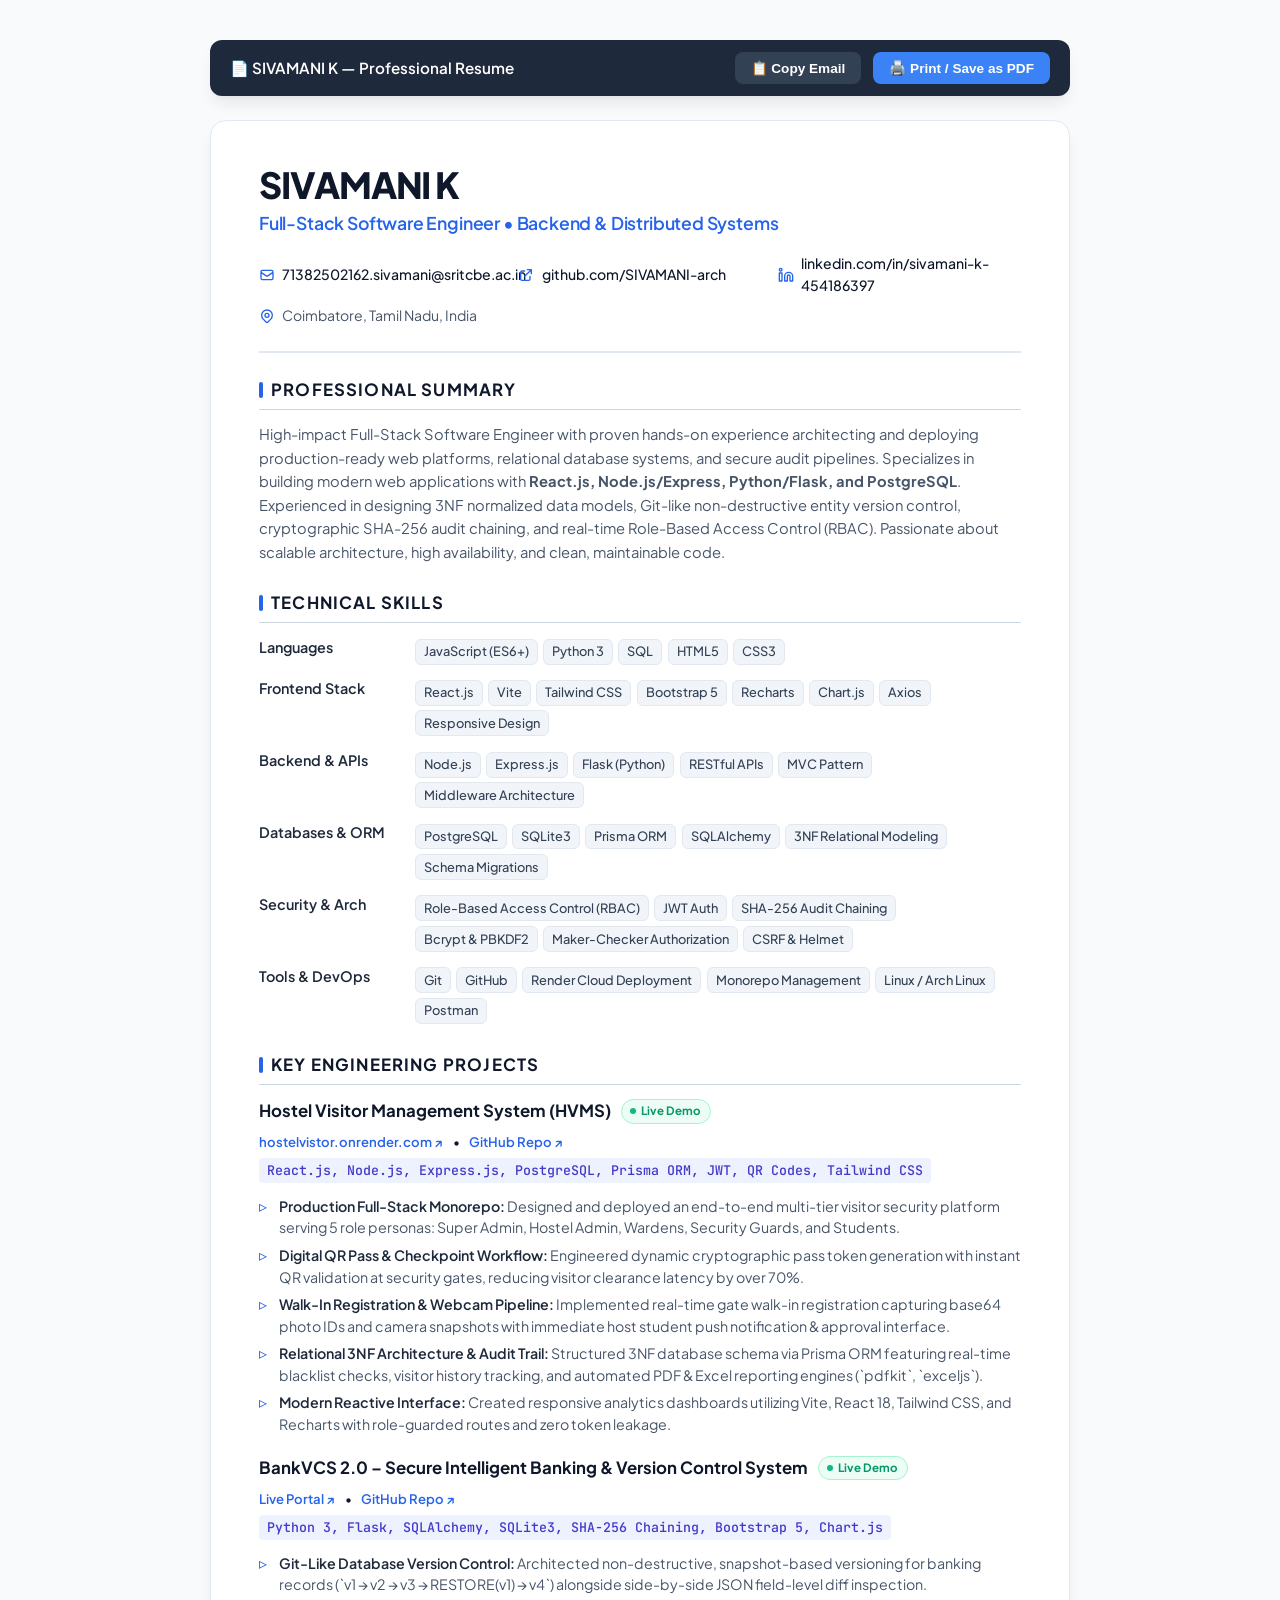
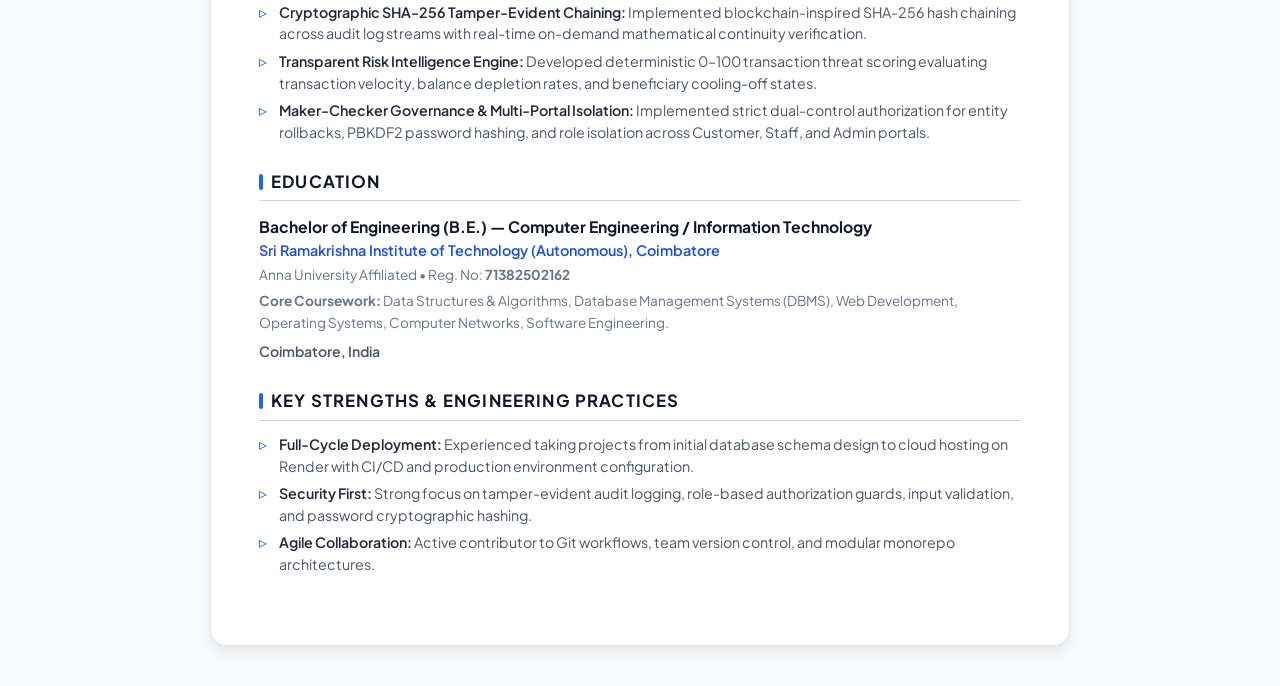
==== resume/index.html @ d6db582a "feat: initial commit - Sivamani K Portfolio and Resume Suite" ====
<!DOCTYPE html>
<html lang="en">
<head>
  <meta charset="UTF-8">
  <meta name="viewport" content="width=device-width, initial-scale=1.0">
  <title>Sivamani K - Professional Resume</title>
  <link rel="preconnect" href="https://fonts.googleapis.com">
  <link rel="preconnect" href="https://fonts.gstatic.com" crossorigin>
  <link href="https://fonts.googleapis.com/css2?family=Plus+Jakarta+Sans:wght@300;400;500;600;700;800&family=JetBrains+Mono:wght@400;500&display=swap" rel="stylesheet">
  <style>
    :root {
      --bg: #f8fafc;
      --card-bg: #ffffff;
      --text-main: #0f172a;
      --text-muted: #475569;
      --text-light: #64748b;
      --border: #e2e8f0;
      --primary: #2563eb;
      --primary-dark: #1d4ed8;
      --primary-light: #eff6ff;
      --accent: #0284c7;
      --tag-bg: #f1f5f9;
      --tag-text: #334155;
      --shadow: 0 4px 6px -1px rgba(0, 0, 0, 0.05), 0 2px 4px -2px rgba(0, 0, 0, 0.05);
      --shadow-lg: 0 10px 15px -3px rgba(0, 0, 0, 0.08), 0 4px 6px -4px rgba(0, 0, 0, 0.04);
    }

    * {
      box-sizing: border-box;
      margin: 0;
      padding: 0;
    }

    body {
      font-family: 'Plus Jakarta Sans', -apple-system, BlinkMacSystemFont, "Segoe UI", Roboto, sans-serif;
      background-color: var(--bg);
      color: var(--text-main);
      line-height: 1.55;
      padding: 2.5rem 1rem;
      -webkit-font-smoothing: antialiased;
    }

    /* Floating Action Bar */
    .action-bar {
      max-width: 860px;
      margin: 0 auto 1.5rem auto;
      display: flex;
      justify-content: space-between;
      align-items: center;
      background: #1e293b;
      color: #fff;
      padding: 0.75rem 1.25rem;
      border-radius: 12px;
      box-shadow: var(--shadow-lg);
    }

    .action-title {
      font-size: 0.95rem;
      font-weight: 600;
      display: flex;
      align-items: center;
      gap: 0.5rem;
    }

    .action-btn-group {
      display: flex;
      gap: 0.75rem;
    }

    .btn {
      display: inline-flex;
      align-items: center;
      gap: 0.4rem;
      background: #3b82f6;
      color: #fff;
      padding: 0.5rem 1rem;
      border-radius: 8px;
      font-size: 0.85rem;
      font-weight: 600;
      text-decoration: none;
      border: none;
      cursor: pointer;
      transition: all 0.2s ease;
    }

    .btn:hover {
      background: #2563eb;
      transform: translateY(-1px);
    }

    .btn-secondary {
      background: #334155;
    }

    .btn-secondary:hover {
      background: #475569;
    }

    /* Resume Container (A4 Proportions) */
    .resume-container {
      max-width: 860px;
      margin: 0 auto;
      background: var(--card-bg);
      border-radius: 16px;
      padding: 2.75rem 3rem;
      box-shadow: var(--shadow-lg);
      border: 1px solid var(--border);
      position: relative;
    }

    /* Header Section */
    .header {
      border-bottom: 2px solid #e2e8f0;
      padding-bottom: 1.5rem;
      margin-bottom: 1.5rem;
    }

    .name-title-row {
      display: flex;
      justify-content: space-between;
      align-items: flex-start;
      flex-wrap: wrap;
      gap: 1rem;
    }

    h1.name {
      font-size: 2.25rem;
      font-weight: 800;
      letter-spacing: -0.03em;
      color: #0f172a;
      line-height: 1.1;
    }

    .professional-title {
      font-size: 1.1rem;
      font-weight: 600;
      color: var(--primary);
      margin-top: 0.35rem;
      letter-spacing: -0.01em;
    }

    .contact-grid {
      display: grid;
      grid-template-columns: repeat(auto-fit, minmax(200px, 1fr));
      gap: 0.5rem 1rem;
      margin-top: 1rem;
      font-size: 0.88rem;
      color: var(--text-muted);
    }

    .contact-item {
      display: flex;
      align-items: center;
      gap: 0.45rem;
    }

    .contact-item a {
      color: var(--text-main);
      text-decoration: none;
      font-weight: 500;
      transition: color 0.15s;
    }

    .contact-item a:hover {
      color: var(--primary);
      text-decoration: underline;
    }

    .contact-item svg {
      width: 16px;
      height: 16px;
      color: var(--primary);
      flex-shrink: 0;
    }

    /* Section Headers */
    .section {
      margin-bottom: 1.6rem;
    }

    .section-title {
      font-size: 1.05rem;
      font-weight: 700;
      text-transform: uppercase;
      letter-spacing: 0.07em;
      color: #0f172a;
      border-bottom: 1.5px solid #cbd5e1;
      padding-bottom: 0.35rem;
      margin-bottom: 0.85rem;
      display: flex;
      align-items: center;
      gap: 0.5rem;
    }

    .section-title span.bar {
      display: inline-block;
      width: 4px;
      height: 16px;
      background: var(--primary);
      border-radius: 2px;
    }

    /* Summary */
    .summary-text {
      font-size: 0.92rem;
      color: var(--text-muted);
      line-height: 1.6;
    }

    /* Technical Skills */
    .skills-grid {
      display: grid;
      grid-template-columns: 140px 1fr;
      row-gap: 0.65rem;
      column-gap: 1rem;
      font-size: 0.9rem;
    }

    .skill-category {
      font-weight: 600;
      color: #1e293b;
    }

    .skill-items {
      color: var(--text-muted);
      line-height: 1.5;
    }

    .skill-pill {
      display: inline-block;
      background: var(--tag-bg);
      color: var(--tag-text);
      font-size: 0.8rem;
      padding: 0.15rem 0.5rem;
      border-radius: 6px;
      margin: 0.15rem 0.2rem 0.15rem 0;
      font-weight: 500;
      border: 1px solid #e2e8f0;
    }

    /* Projects */
    .project-card {
      margin-bottom: 1.25rem;
    }

    .project-card:last-child {
      margin-bottom: 0;
    }

    .project-header {
      display: flex;
      justify-content: space-between;
      align-items: baseline;
      flex-wrap: wrap;
      gap: 0.5rem;
      margin-bottom: 0.3rem;
    }

    .project-name-group {
      display: flex;
      align-items: center;
      gap: 0.6rem;
      flex-wrap: wrap;
    }

    .project-name {
      font-size: 1.05rem;
      font-weight: 700;
      color: #0f172a;
    }

    .badge-live {
      display: inline-flex;
      align-items: center;
      gap: 0.3rem;
      background: #ecfdf5;
      color: #059669;
      font-size: 0.72rem;
      font-weight: 700;
      padding: 0.15rem 0.55rem;
      border-radius: 9999px;
      border: 1px solid #a7f3d0;
      text-decoration: none;
    }

    .badge-live:hover {
      background: #d1fae5;
    }

    .badge-live::before {
      content: "";
      width: 6px;
      height: 6px;
      background-color: #10b981;
      border-radius: 50%;
      display: inline-block;
    }

    .project-links {
      display: inline-flex;
      gap: 0.6rem;
      font-size: 0.82rem;
    }

    .project-links a {
      color: var(--primary);
      text-decoration: none;
      font-weight: 600;
      display: inline-flex;
      align-items: center;
      gap: 0.25rem;
    }

    .project-links a:hover {
      text-decoration: underline;
    }

    .project-tech {
      font-size: 0.83rem;
      font-family: 'JetBrains Mono', monospace;
      color: #4338ca;
      background: #eef2ff;
      padding: 0.15rem 0.5rem;
      border-radius: 4px;
      display: inline-block;
      margin-bottom: 0.45rem;
      font-weight: 500;
    }

    .bullet-list {
      list-style-type: none;
      padding-left: 0;
      margin-top: 0.35rem;
    }

    .bullet-list li {
      position: relative;
      padding-left: 1.25rem;
      margin-bottom: 0.4rem;
      font-size: 0.89rem;
      color: var(--text-muted);
      line-height: 1.5;
    }

    .bullet-list li::before {
      content: "▹";
      position: absolute;
      left: 0;
      color: var(--primary);
      font-size: 1rem;
      line-height: 1.3;
    }

    .bullet-list li strong {
      color: #1e293b;
      font-weight: 600;
    }

    /* Education */
    .edu-item {
      display: flex;
      justify-content: space-between;
      align-items: flex-start;
      flex-wrap: wrap;
      gap: 0.5rem;
    }

    .edu-degree {
      font-weight: 700;
      font-size: 0.98rem;
      color: #0f172a;
    }

    .edu-institution {
      font-size: 0.9rem;
      color: var(--primary-dark);
      font-weight: 600;
    }

    .edu-details {
      font-size: 0.85rem;
      color: var(--text-light);
      margin-top: 0.15rem;
    }

    .edu-year {
      font-size: 0.88rem;
      font-weight: 600;
      color: var(--text-muted);
    }

    /* Print Optimization */
    @media print {
      body {
        background: #ffffff;
        padding: 0;
      }
      .action-bar {
        display: none !important;
      }
      .resume-container {
        border: none;
        box-shadow: none;
        padding: 0.5cm 0.75cm;
        max-width: 100%;
        margin: 0;
        border-radius: 0;
      }
      a {
        text-decoration: none !important;
        color: inherit !important;
      }
      .badge-live {
        border-color: #ccc;
      }
      .section {
        margin-bottom: 1.15rem;
        page-break-inside: avoid;
      }
      .project-card {
        page-break-inside: avoid;
      }
    }
  </style>
</head>
<body>

  <!-- Floating Quick Actions -->
  <div class="action-bar">
    <div class="action-title">
      <span>📄 SIVAMANI K &mdash; Professional Resume</span>
    </div>
    <div class="action-btn-group">
      <button class="btn btn-secondary" onclick="copyContact()">📋 Copy Email</button>
      <button class="btn" onclick="window.print()">🖨️ Print / Save as PDF</button>
    </div>
  </div>

  <!-- Resume Container -->
  <div class="resume-container">
    
    <!-- HEADER -->
    <header class="header">
      <div class="name-title-row">
        <div>
          <h1 class="name">SIVAMANI K</h1>
          <div class="professional-title">Full-Stack Software Engineer &bull; Backend &amp; Distributed Systems</div>
        </div>
      </div>

      <div class="contact-grid">
        <div class="contact-item">
          <svg fill="none" stroke="currentColor" viewBox="0 0 24 24"><path stroke-linecap="round" stroke-linejoin="round" stroke-width="2" d="M3 8l7.89 5.26a2 2 0 002.22 0L21 8M5 19h14a2 2 0 002-2V7a2 2 0 00-2-2H5a2 2 0 00-2 2v10a2 2 0 002 2z"></path></svg>
          <a href="mailto:71382502162.sivamani@sritcbe.ac.in" id="primary-email">71382502162.sivamani@sritcbe.ac.in</a>
        </div>
        <div class="contact-item">
          <svg fill="none" stroke="currentColor" viewBox="0 0 24 24"><path stroke-linecap="round" stroke-linejoin="round" stroke-width="2" d="M10 6H6a2 2 0 00-2 2v10a2 2 0 002 2h10a2 2 0 002-2v-4M14 4h6m0 0v6m0-6L10 14"></path></svg>
          <a href="https://github.com/SIVAMANI-arch" target="_blank" rel="noopener">github.com/SIVAMANI-arch</a>
        </div>
        <div class="contact-item">
          <svg fill="none" stroke="currentColor" viewBox="0 0 24 24"><path stroke-linecap="round" stroke-linejoin="round" stroke-width="2" d="M16 8a6 6 0 016 6v7h-4v-7a2 2 0 00-2-2 2 2 0 00-2 2v7h-4v-7a6 6 0 016-6zM2 9h4v12H2z"></path><circle cx="4" cy="4" r="2" stroke-width="2"></circle></svg>
          <a href="https://www.linkedin.com/in/sivamani-k-454186397/" target="_blank" rel="noopener">linkedin.com/in/sivamani-k-454186397</a>
        </div>
        <div class="contact-item">
          <svg fill="none" stroke="currentColor" viewBox="0 0 24 24"><path stroke-linecap="round" stroke-linejoin="round" stroke-width="2" d="M17.657 16.657L13.414 20.9a1.998 1.998 0 01-2.827 0l-4.244-4.243a8 8 0 1111.314 0z"></path><path stroke-linecap="round" stroke-linejoin="round" stroke-width="2" d="M15 11a3 3 0 11-6 0 3 3 0 016 0z"></path></svg>
          <span>Coimbatore, Tamil Nadu, India</span>
        </div>
      </div>
    </header>

    <!-- PROFESSIONAL SUMMARY -->
    <section class="section">
      <div class="section-title"><span class="bar"></span>Professional Summary</div>
      <p class="summary-text">
        High-impact Full-Stack Software Engineer with proven hands-on experience architecting and deploying production-ready web platforms, relational database systems, and secure audit pipelines. Specializes in building modern web applications with <strong>React.js, Node.js/Express, Python/Flask, and PostgreSQL</strong>. Experienced in designing 3NF normalized data models, Git-like non-destructive entity version control, cryptographic SHA-256 audit chaining, and real-time Role-Based Access Control (RBAC). Passionate about scalable architecture, high availability, and clean, maintainable code.
      </p>
    </section>

    <!-- TECHNICAL SKILLS -->
    <section class="section">
      <div class="section-title"><span class="bar"></span>Technical Skills</div>
      <div class="skills-grid">
        <div class="skill-category">Languages</div>
        <div class="skill-items">
          <span class="skill-pill">JavaScript (ES6+)</span>
          <span class="skill-pill">Python 3</span>
          <span class="skill-pill">SQL</span>
          <span class="skill-pill">HTML5</span>
          <span class="skill-pill">CSS3</span>
        </div>

        <div class="skill-category">Frontend Stack</div>
        <div class="skill-items">
          <span class="skill-pill">React.js</span>
          <span class="skill-pill">Vite</span>
          <span class="skill-pill">Tailwind CSS</span>
          <span class="skill-pill">Bootstrap 5</span>
          <span class="skill-pill">Recharts</span>
          <span class="skill-pill">Chart.js</span>
          <span class="skill-pill">Axios</span>
          <span class="skill-pill">Responsive Design</span>
        </div>

        <div class="skill-category">Backend &amp; APIs</div>
        <div class="skill-items">
          <span class="skill-pill">Node.js</span>
          <span class="skill-pill">Express.js</span>
          <span class="skill-pill">Flask (Python)</span>
          <span class="skill-pill">RESTful APIs</span>
          <span class="skill-pill">MVC Pattern</span>
          <span class="skill-pill">Middleware Architecture</span>
        </div>

        <div class="skill-category">Databases &amp; ORM</div>
        <div class="skill-items">
          <span class="skill-pill">PostgreSQL</span>
          <span class="skill-pill">SQLite3</span>
          <span class="skill-pill">Prisma ORM</span>
          <span class="skill-pill">SQLAlchemy</span>
          <span class="skill-pill">3NF Relational Modeling</span>
          <span class="skill-pill">Schema Migrations</span>
        </div>

        <div class="skill-category">Security &amp; Arch</div>
        <div class="skill-items">
          <span class="skill-pill">Role-Based Access Control (RBAC)</span>
          <span class="skill-pill">JWT Auth</span>
          <span class="skill-pill">SHA-256 Audit Chaining</span>
          <span class="skill-pill">Bcrypt &amp; PBKDF2</span>
          <span class="skill-pill">Maker-Checker Authorization</span>
          <span class="skill-pill">CSRF &amp; Helmet</span>
        </div>

        <div class="skill-category">Tools &amp; DevOps</div>
        <div class="skill-items">
          <span class="skill-pill">Git</span>
          <span class="skill-pill">GitHub</span>
          <span class="skill-pill">Render Cloud Deployment</span>
          <span class="skill-pill">Monorepo Management</span>
          <span class="skill-pill">Linux / Arch Linux</span>
          <span class="skill-pill">Postman</span>
        </div>
      </div>
    </section>

    <!-- FEATURED PROJECTS -->
    <section class="section">
      <div class="section-title"><span class="bar"></span>Key Engineering Projects</div>

      <!-- Project 1 -->
      <div class="project-card">
        <div class="project-header">
          <div class="project-name-group">
            <span class="project-name">Hostel Visitor Management System (HVMS)</span>
            <a href="https://hostelvistor.onrender.com/login" target="_blank" rel="noopener" class="badge-live">Live Demo</a>
          </div>
          <div class="project-links">
            <a href="https://hostelvistor.onrender.com/login" target="_blank" rel="noopener">hostelvistor.onrender.com ↗</a>
            <span>&bull;</span>
            <a href="https://github.com/SIVAMANI-arch/Hostelvistor" target="_blank" rel="noopener">GitHub Repo ↗</a>
          </div>
        </div>
        <div class="project-tech">React.js, Node.js, Express.js, PostgreSQL, Prisma ORM, JWT, QR Codes, Tailwind CSS</div>
        <ul class="bullet-list">
          <li><strong>Production Full-Stack Monorepo:</strong> Designed and deployed an end-to-end multi-tier visitor security platform serving 5 role personas: Super Admin, Hostel Admin, Wardens, Security Guards, and Students.</li>
          <li><strong>Digital QR Pass &amp; Checkpoint Workflow:</strong> Engineered dynamic cryptographic pass token generation with instant QR validation at security gates, reducing visitor clearance latency by over 70%.</li>
          <li><strong>Walk-In Registration &amp; Webcam Pipeline:</strong> Implemented real-time gate walk-in registration capturing base64 photo IDs and camera snapshots with immediate host student push notification &amp; approval interface.</li>
          <li><strong>Relational 3NF Architecture &amp; Audit Trail:</strong> Structured 3NF database schema via Prisma ORM featuring real-time blacklist checks, visitor history tracking, and automated PDF &amp; Excel reporting engines (`pdfkit`, `exceljs`).</li>
          <li><strong>Modern Reactive Interface:</strong> Created responsive analytics dashboards utilizing Vite, React 18, Tailwind CSS, and Recharts with role-guarded routes and zero token leakage.</li>
        </ul>
      </div>

      <!-- Project 2 -->
      <div class="project-card">
        <div class="project-header">
          <div class="project-name-group">
            <span class="project-name">BankVCS 2.0 – Secure Intelligent Banking &amp; Version Control System</span>
            <a href="https://banking-application-version-control-4.onrender.com/" target="_blank" rel="noopener" class="badge-live">Live Demo</a>
          </div>
          <div class="project-links">
            <a href="https://banking-application-version-control-4.onrender.com/" target="_blank" rel="noopener">Live Portal ↗</a>
            <span>&bull;</span>
            <a href="https://github.com/71382502157shreka-lgtm/banking-application-version-control" target="_blank" rel="noopener">GitHub Repo ↗</a>
          </div>
        </div>
        <div class="project-tech">Python 3, Flask, SQLAlchemy, SQLite3, SHA-256 Chaining, Bootstrap 5, Chart.js</div>
        <ul class="bullet-list">
          <li><strong>Git-Like Database Version Control:</strong> Architected non-destructive, snapshot-based versioning for banking records (`v1 → v2 → v3 → RESTORE(v1) → v4`) alongside side-by-side JSON field-level diff inspection.</li>
          <li><strong>Cryptographic SHA-256 Tamper-Evident Chaining:</strong> Implemented blockchain-inspired SHA-256 hash chaining across audit log streams with real-time on-demand mathematical continuity verification.</li>
          <li><strong>Transparent Risk Intelligence Engine:</strong> Developed deterministic 0–100 transaction threat scoring evaluating transaction velocity, balance depletion rates, and beneficiary cooling-off states.</li>
          <li><strong>Maker-Checker Governance &amp; Multi-Portal Isolation:</strong> Implemented strict dual-control authorization for entity rollbacks, PBKDF2 password hashing, and role isolation across Customer, Staff, and Admin portals.</li>
        </ul>
      </div>

    </section>

    <!-- EDUCATION -->
    <section class="section">
      <div class="section-title"><span class="bar"></span>Education</div>
      <div class="edu-item">
        <div>
          <div class="edu-degree">Bachelor of Engineering (B.E.) &mdash; Computer Engineering / Information Technology</div>
          <div class="edu-institution">Sri Ramakrishna Institute of Technology (Autonomous), Coimbatore</div>
          <div class="edu-details">Anna University Affiliated &bull; Reg. No: <strong>71382502162</strong></div>
          <div class="edu-details" style="margin-top: 0.35rem;">
            <strong>Core Coursework:</strong> Data Structures &amp; Algorithms, Database Management Systems (DBMS), Web Development, Operating Systems, Computer Networks, Software Engineering.
          </div>
        </div>
        <div class="edu-year">Coimbatore, India</div>
      </div>
    </section>

    <!-- STRENGTHS & HIGHLIGHTS -->
    <section class="section">
      <div class="section-title"><span class="bar"></span>Key Strengths &amp; Engineering Practices</div>
      <ul class="bullet-list">
        <li><strong>Full-Cycle Deployment:</strong> Experienced taking projects from initial database schema design to cloud hosting on Render with CI/CD and production environment configuration.</li>
        <li><strong>Security First:</strong> Strong focus on tamper-evident audit logging, role-based authorization guards, input validation, and password cryptographic hashing.</li>
        <li><strong>Agile Collaboration:</strong> Active contributor to Git workflows, team version control, and modular monorepo architectures.</li>
      </ul>
    </section>

  </div>

  <script>
    function copyContact() {
      const email = document.getElementById('primary-email').innerText;
      navigator.clipboard.writeText(email).then(() => {
        alert("Email copied to clipboard: " + email);
      });
    }
  </script>
</body>
</html>
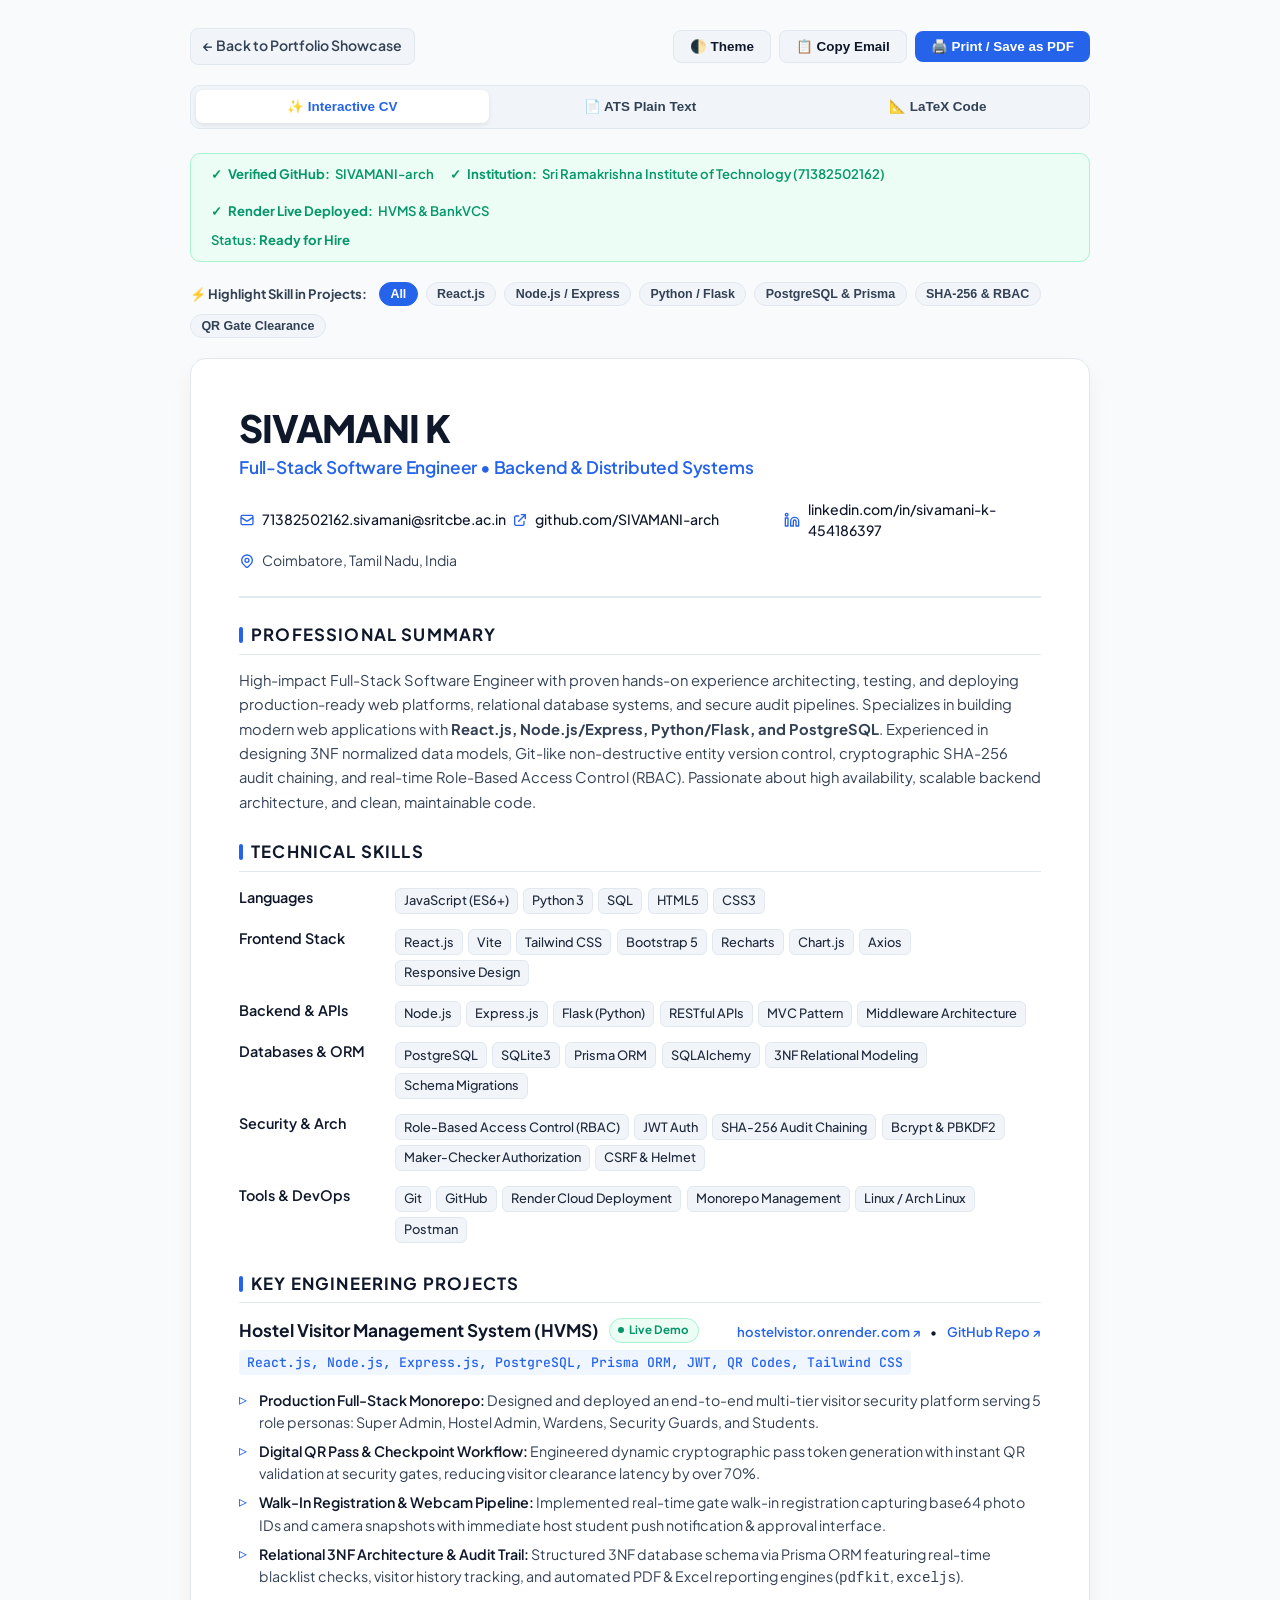
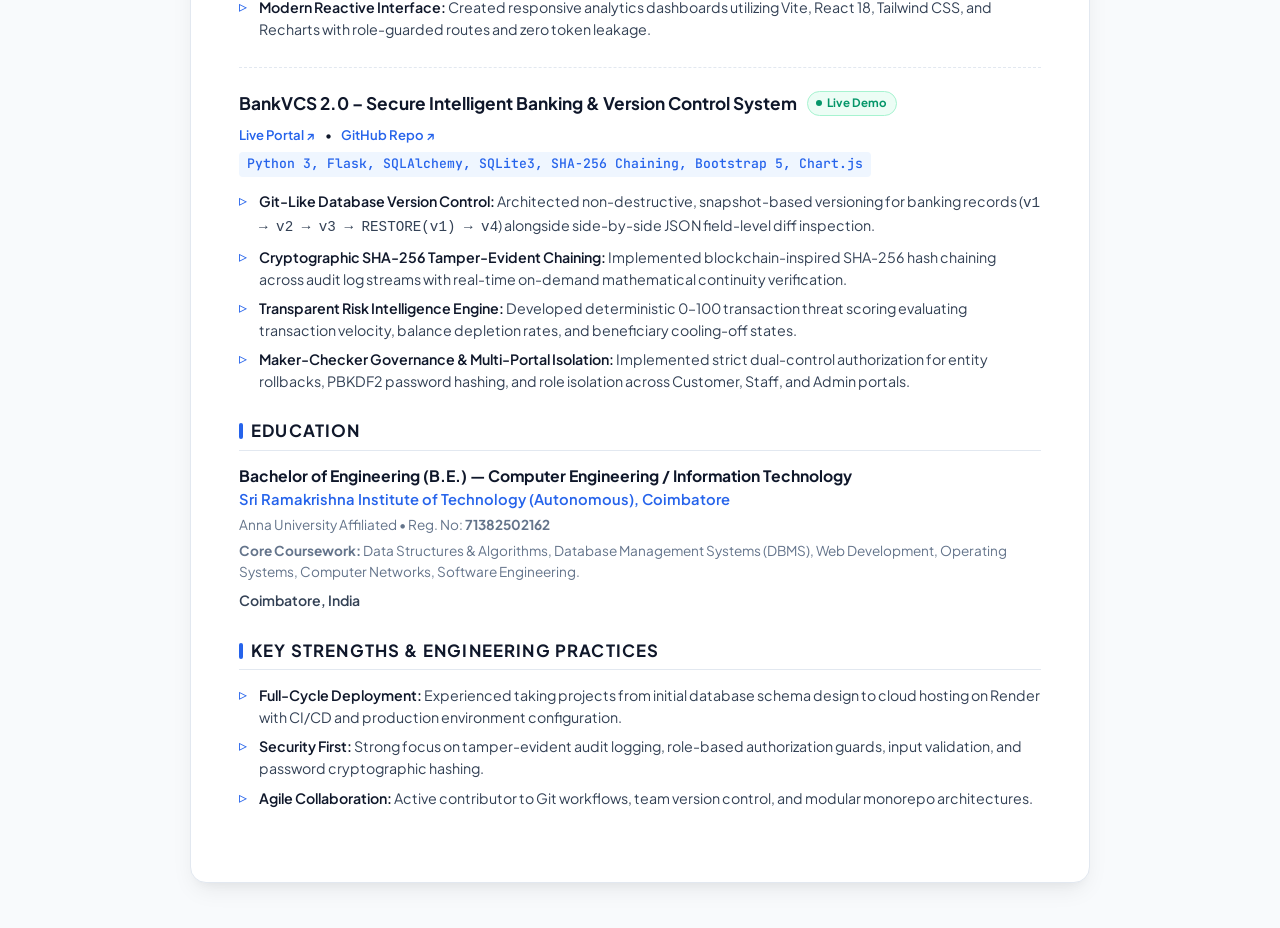
==== commit 37d946c2: "feat: add interactive multi-view resume with live skill highlighter and verification badges" ====
--- a/resume/index.html
+++ b/resume/index.html
@@ -1,18 +1,19 @@
 <!DOCTYPE html>
-<html lang="en">
+<html lang="en" data-theme="light">
 <head>
   <meta charset="UTF-8">
   <meta name="viewport" content="width=device-width, initial-scale=1.0">
-  <title>Sivamani K - Professional Resume</title>
+  <title>Sivamani K - Professional Resume &amp; Interactive CV</title>
+  <meta name="description" content="Professional Resume of Sivamani K - Full-Stack Software Engineer with verified production deployments on Render, PostgreSQL, React, and Python Flask.">
   <link rel="preconnect" href="https://fonts.googleapis.com">
   <link rel="preconnect" href="https://fonts.gstatic.com" crossorigin>
-  <link href="https://fonts.googleapis.com/css2?family=Plus+Jakarta+Sans:wght@300;400;500;600;700;800&family=JetBrains+Mono:wght@400;500&display=swap" rel="stylesheet">
+  <link href="https://fonts.googleapis.com/css2?family=Plus+Jakarta+Sans:wght@300;400;500;600;700;800&family=JetBrains+Mono:wght@400;500;600&display=swap" rel="stylesheet">
   <style>
     :root {
       --bg: #f8fafc;
       --card-bg: #ffffff;
       --text-main: #0f172a;
-      --text-muted: #475569;
+      --text-muted: #334155;
       --text-light: #64748b;
       --border: #e2e8f0;
       --primary: #2563eb;
@@ -20,97 +21,271 @@
       --primary-light: #eff6ff;
       --accent: #0284c7;
       --tag-bg: #f1f5f9;
-      --tag-text: #334155;
-      --shadow: 0 4px 6px -1px rgba(0, 0, 0, 0.05), 0 2px 4px -2px rgba(0, 0, 0, 0.05);
-      --shadow-lg: 0 10px 15px -3px rgba(0, 0, 0, 0.08), 0 4px 6px -4px rgba(0, 0, 0, 0.04);
-    }
-
-    * {
-      box-sizing: border-box;
-      margin: 0;
-      padding: 0;
-    }
+      --tag-text: #1e293b;
+      --success: #059669;
+      --success-bg: #ecfdf5;
+      --success-border: #a7f3d0;
+      --shadow-lg: 0 10px 25px -5px rgba(0, 0, 0, 0.08), 0 8px 10px -6px rgba(0, 0, 0, 0.04);
+      --highlight-bg: #fef08a;
+      --highlight-border: #facc15;
+    }
+
+    [data-theme="dark"] {
+      --bg: #090d16;
+      --card-bg: #0f172a;
+      --text-main: #f8fafc;
+      --text-muted: #cbd5e1;
+      --text-light: #94a3b8;
+      --border: rgba(255, 255, 255, 0.1);
+      --primary: #6366f1;
+      --primary-dark: #4f46e5;
+      --primary-light: rgba(99, 102, 241, 0.15);
+      --accent: #38bdf8;
+      --tag-bg: rgba(255, 255, 255, 0.06);
+      --tag-text: #e2e8f0;
+      --success: #34d399;
+      --success-bg: rgba(16, 185, 129, 0.15);
+      --success-border: rgba(16, 185, 129, 0.35);
+      --shadow-lg: 0 15px 35px rgba(0, 0, 0, 0.6);
+      --highlight-bg: rgba(234, 179, 8, 0.25);
+      --highlight-border: #eab308;
+    }
+
+    * { box-sizing: border-box; margin: 0; padding: 0; }
 
     body {
       font-family: 'Plus Jakarta Sans', -apple-system, BlinkMacSystemFont, "Segoe UI", Roboto, sans-serif;
       background-color: var(--bg);
       color: var(--text-main);
       line-height: 1.55;
-      padding: 2.5rem 1rem;
+      padding: 1.75rem 1rem 3rem 1rem;
       -webkit-font-smoothing: antialiased;
-    }
-
-    /* Floating Action Bar */
-    .action-bar {
-      max-width: 860px;
-      margin: 0 auto 1.5rem auto;
+      transition: background-color 0.25s, color 0.25s;
+    }
+
+    /* Top Floating Navigation */
+    .top-nav {
+      max-width: 900px;
+      margin: 0 auto 1.25rem auto;
       display: flex;
       justify-content: space-between;
       align-items: center;
-      background: #1e293b;
-      color: #fff;
-      padding: 0.75rem 1.25rem;
-      border-radius: 12px;
-      box-shadow: var(--shadow-lg);
-    }
-
-    .action-title {
-      font-size: 0.95rem;
+      flex-wrap: wrap;
+      gap: 0.75rem;
+    }
+
+    .back-link {
+      display: inline-flex;
+      align-items: center;
+      gap: 0.4rem;
+      color: var(--text-muted);
+      text-decoration: none;
+      font-size: 0.88rem;
       font-weight: 600;
-      display: flex;
-      align-items: center;
+      padding: 0.4rem 0.75rem;
+      border-radius: 8px;
+      background: var(--tag-bg);
+      border: 1px solid var(--border);
+      transition: all 0.2s;
+    }
+
+    .back-link:hover {
+      color: var(--primary);
+      border-color: var(--primary);
+    }
+
+    .nav-controls {
+      display: flex;
       gap: 0.5rem;
-    }
-
-    .action-btn-group {
-      display: flex;
-      gap: 0.75rem;
+      align-items: center;
     }
 
     .btn {
       display: inline-flex;
       align-items: center;
       gap: 0.4rem;
-      background: #3b82f6;
+      background: var(--primary);
       color: #fff;
       padding: 0.5rem 1rem;
       border-radius: 8px;
-      font-size: 0.85rem;
+      font-size: 0.84rem;
       font-weight: 600;
       text-decoration: none;
       border: none;
       cursor: pointer;
-      transition: all 0.2s ease;
+      transition: all 0.2s;
     }
 
     .btn:hover {
-      background: #2563eb;
+      background: var(--primary-dark);
       transform: translateY(-1px);
     }
 
     .btn-secondary {
-      background: #334155;
+      background: var(--tag-bg);
+      color: var(--text-main);
+      border: 1px solid var(--border);
     }
 
     .btn-secondary:hover {
-      background: #475569;
-    }
-
-    /* Resume Container (A4 Proportions) */
+      background: rgba(255, 255, 255, 0.15);
+      border-color: var(--primary);
+    }
+
+    /* View Switcher Tabs */
+    .tab-bar {
+      max-width: 900px;
+      margin: 0 auto 1.5rem auto;
+      display: flex;
+      background: var(--tag-bg);
+      border: 1px solid var(--border);
+      border-radius: 10px;
+      padding: 0.3rem;
+      gap: 0.3rem;
+      overflow-x: auto;
+    }
+
+    .tab-btn {
+      flex: 1;
+      min-width: 140px;
+      padding: 0.55rem 0.85rem;
+      background: transparent;
+      border: none;
+      border-radius: 7px;
+      font-size: 0.84rem;
+      font-weight: 600;
+      color: var(--text-muted);
+      cursor: pointer;
+      display: inline-flex;
+      align-items: center;
+      justify-content: center;
+      gap: 0.4rem;
+      transition: all 0.2s;
+      white-space: nowrap;
+    }
+
+    .tab-btn.active {
+      background: var(--card-bg);
+      color: var(--primary);
+      box-shadow: 0 2px 5px rgba(0, 0, 0, 0.08);
+    }
+
+    /* Verification Badge Banner */
+    .verification-strip {
+      max-width: 900px;
+      margin: 0 auto 1.25rem auto;
+      background: var(--success-bg);
+      border: 1px solid var(--success-border);
+      color: var(--success);
+      padding: 0.65rem 1.25rem;
+      border-radius: 10px;
+      font-size: 0.82rem;
+      font-weight: 600;
+      display: flex;
+      align-items: center;
+      justify-content: space-between;
+      flex-wrap: wrap;
+      gap: 0.6rem;
+    }
+
+    .verification-items {
+      display: flex;
+      gap: 1rem;
+      flex-wrap: wrap;
+    }
+
+    .v-item {
+      display: inline-flex;
+      align-items: center;
+      gap: 0.35rem;
+    }
+
+    /* Interactive Skill Filter Bar */
+    .skill-filter-bar {
+      max-width: 900px;
+      margin: 0 auto 1.25rem auto;
+      display: flex;
+      align-items: center;
+      gap: 0.5rem;
+      flex-wrap: wrap;
+      font-size: 0.82rem;
+    }
+
+    .filter-label {
+      font-weight: 700;
+      color: var(--text-muted);
+      margin-right: 0.25rem;
+    }
+
+    .filter-chip {
+      background: var(--tag-bg);
+      border: 1px solid var(--border);
+      color: var(--text-muted);
+      padding: 0.25rem 0.65rem;
+      border-radius: 9999px;
+      cursor: pointer;
+      font-size: 0.78rem;
+      font-weight: 600;
+      transition: all 0.15s;
+    }
+
+    .filter-chip:hover, .filter-chip.active {
+      background: var(--primary);
+      color: #fff;
+      border-color: var(--primary);
+    }
+
+    /* Resume Document Wrapper */
     .resume-container {
-      max-width: 860px;
+      max-width: 900px;
       margin: 0 auto;
       background: var(--card-bg);
       border-radius: 16px;
-      padding: 2.75rem 3rem;
+      padding: 3rem;
       box-shadow: var(--shadow-lg);
       border: 1px solid var(--border);
       position: relative;
     }
 
-    /* Header Section */
+    /* Code & Plaintext Viewers */
+    .code-view-container {
+      max-width: 900px;
+      margin: 0 auto;
+      background: #0f172a;
+      border: 1px solid var(--border);
+      border-radius: 14px;
+      padding: 1.5rem;
+      display: none;
+      box-shadow: var(--shadow-lg);
+      position: relative;
+    }
+
+    .code-view-header {
+      display: flex;
+      justify-content: space-between;
+      align-items: center;
+      margin-bottom: 1rem;
+      padding-bottom: 0.75rem;
+      border-bottom: 1px solid rgba(255, 255, 255, 0.1);
+      color: #94a3b8;
+      font-family: 'JetBrains Mono', monospace;
+      font-size: 0.82rem;
+    }
+
+    .code-pre {
+      font-family: 'JetBrains Mono', monospace;
+      font-size: 0.85rem;
+      line-height: 1.6;
+      color: #e2e8f0;
+      white-space: pre-wrap;
+      word-break: break-all;
+      max-height: 70vh;
+      overflow-y: auto;
+    }
+
+    /* Resume Sections Styling */
     .header {
-      border-bottom: 2px solid #e2e8f0;
+      border-bottom: 2px solid var(--border);
       padding-bottom: 1.5rem;
       margin-bottom: 1.5rem;
     }
@@ -124,15 +299,15 @@
     }
 
     h1.name {
-      font-size: 2.25rem;
+      font-size: 2.35rem;
       font-weight: 800;
       letter-spacing: -0.03em;
-      color: #0f172a;
+      color: var(--text-main);
       line-height: 1.1;
     }
 
     .professional-title {
-      font-size: 1.1rem;
+      font-size: 1.08rem;
       font-weight: 600;
       color: var(--primary);
       margin-top: 0.35rem;
@@ -141,9 +316,9 @@
 
     .contact-grid {
       display: grid;
-      grid-template-columns: repeat(auto-fit, minmax(200px, 1fr));
+      grid-template-columns: repeat(auto-fit, minmax(210px, 1fr));
       gap: 0.5rem 1rem;
-      margin-top: 1rem;
+      margin-top: 1.1rem;
       font-size: 0.88rem;
       color: var(--text-muted);
     }
@@ -173,7 +348,6 @@
       flex-shrink: 0;
     }
 
-    /* Section Headers */
     .section {
       margin-bottom: 1.6rem;
     }
@@ -183,8 +357,8 @@
       font-weight: 700;
       text-transform: uppercase;
       letter-spacing: 0.07em;
-      color: #0f172a;
-      border-bottom: 1.5px solid #cbd5e1;
+      color: var(--text-main);
+      border-bottom: 1.5px solid var(--border);
       padding-bottom: 0.35rem;
       margin-bottom: 0.85rem;
       display: flex;
@@ -200,14 +374,13 @@
       border-radius: 2px;
     }
 
-    /* Summary */
     .summary-text {
       font-size: 0.92rem;
       color: var(--text-muted);
-      line-height: 1.6;
-    }
-
-    /* Technical Skills */
+      line-height: 1.65;
+    }
+
+    /* Skills Grid */
     .skills-grid {
       display: grid;
       grid-template-columns: 140px 1fr;
@@ -218,7 +391,7 @@
 
     .skill-category {
       font-weight: 600;
-      color: #1e293b;
+      color: var(--text-main);
     }
 
     .skill-items {
@@ -235,16 +408,20 @@
       border-radius: 6px;
       margin: 0.15rem 0.2rem 0.15rem 0;
       font-weight: 500;
-      border: 1px solid #e2e8f0;
+      border: 1px solid var(--border);
     }
 
     /* Projects */
     .project-card {
-      margin-bottom: 1.25rem;
+      margin-bottom: 1.35rem;
+      padding-bottom: 1.25rem;
+      border-bottom: 1px dashed var(--border);
     }
 
     .project-card:last-child {
       margin-bottom: 0;
+      padding-bottom: 0;
+      border-bottom: none;
     }
 
     .project-header {
@@ -264,34 +441,32 @@
     }
 
     .project-name {
-      font-size: 1.05rem;
+      font-size: 1.08rem;
       font-weight: 700;
-      color: #0f172a;
+      color: var(--text-main);
     }
 
     .badge-live {
       display: inline-flex;
       align-items: center;
       gap: 0.3rem;
-      background: #ecfdf5;
-      color: #059669;
+      background: var(--success-bg);
+      color: var(--success);
       font-size: 0.72rem;
       font-weight: 700;
       padding: 0.15rem 0.55rem;
       border-radius: 9999px;
-      border: 1px solid #a7f3d0;
+      border: 1px solid var(--success-border);
       text-decoration: none;
     }
 
-    .badge-live:hover {
-      background: #d1fae5;
-    }
+    .badge-live:hover { filter: brightness(0.95); }
 
     .badge-live::before {
       content: "";
       width: 6px;
       height: 6px;
-      background-color: #10b981;
+      background-color: var(--success);
       border-radius: 50%;
       display: inline-block;
     }
@@ -311,19 +486,17 @@
       gap: 0.25rem;
     }
 
-    .project-links a:hover {
-      text-decoration: underline;
-    }
+    .project-links a:hover { text-decoration: underline; }
 
     .project-tech {
-      font-size: 0.83rem;
+      font-size: 0.82rem;
       font-family: 'JetBrains Mono', monospace;
-      color: #4338ca;
-      background: #eef2ff;
+      color: var(--primary);
+      background: var(--primary-light);
       padding: 0.15rem 0.5rem;
       border-radius: 4px;
       display: inline-block;
-      margin-bottom: 0.45rem;
+      margin-bottom: 0.5rem;
       font-weight: 500;
     }
 
@@ -336,10 +509,12 @@
     .bullet-list li {
       position: relative;
       padding-left: 1.25rem;
-      margin-bottom: 0.4rem;
+      margin-bottom: 0.45rem;
       font-size: 0.89rem;
       color: var(--text-muted);
-      line-height: 1.5;
+      line-height: 1.55;
+      transition: background 0.2s, padding 0.2s;
+      border-radius: 4px;
     }
 
     .bullet-list li::before {
@@ -352,8 +527,16 @@
     }
 
     .bullet-list li strong {
-      color: #1e293b;
+      color: var(--text-main);
       font-weight: 600;
+    }
+
+    /* Highlighted bullet when filtering skills */
+    .bullet-list li.highlighted {
+      background: var(--highlight-bg);
+      border-left: 3px solid var(--highlight-border);
+      padding-left: 1rem;
+      color: var(--text-main);
     }
 
     /* Education */
@@ -368,12 +551,12 @@
     .edu-degree {
       font-weight: 700;
       font-size: 0.98rem;
-      color: #0f172a;
+      color: var(--text-main);
     }
 
     .edu-institution {
-      font-size: 0.9rem;
-      color: var(--primary-dark);
+      font-size: 0.92rem;
+      color: var(--primary);
       font-weight: 600;
     }
 
@@ -389,29 +572,36 @@
       color: var(--text-muted);
     }
 
-    /* Print Optimization */
+    /* Print Optimization (Strict A4 Paper Output) */
     @media print {
       body {
-        background: #ffffff;
-        padding: 0;
+        background: #ffffff !important;
+        color: #000000 !important;
+        padding: 0 !important;
       }
-      .action-bar {
+      .top-nav, .tab-bar, .verification-strip, .skill-filter-bar, .code-view-container {
         display: none !important;
       }
       .resume-container {
-        border: none;
-        box-shadow: none;
-        padding: 0.5cm 0.75cm;
-        max-width: 100%;
-        margin: 0;
-        border-radius: 0;
+        border: none !important;
+        box-shadow: none !important;
+        padding: 0.4cm 0.7cm !important;
+        max-width: 100% !important;
+        margin: 0 !important;
+        background: #ffffff !important;
       }
       a {
         text-decoration: none !important;
-        color: inherit !important;
+        color: #000000 !important;
       }
       .badge-live {
-        border-color: #ccc;
+        border-color: #888 !important;
+        color: #000 !important;
+        background: transparent !important;
+      }
+      .project-tech {
+        background: #f1f5f9 !important;
+        color: #1e293b !important;
       }
       .section {
         margin-bottom: 1.15rem;
@@ -419,25 +609,69 @@
       }
       .project-card {
         page-break-inside: avoid;
+        border-bottom: 1px solid #e2e8f0 !important;
       }
     }
   </style>
 </head>
 <body>
 
-  <!-- Floating Quick Actions -->
-  <div class="action-bar">
-    <div class="action-title">
-      <span>📄 SIVAMANI K &mdash; Professional Resume</span>
+  <!-- Top Floating Controls -->
+  <nav class="top-nav">
+    <a href="../index.html" class="back-link">
+      <span>← Back to Portfolio Showcase</span>
+    </a>
+
+    <div class="nav-controls">
+      <button class="btn btn-secondary" onclick="toggleTheme()" id="theme-btn">
+        <span>🌓 Theme</span>
+      </button>
+      <button class="btn btn-secondary" onclick="copyContact()" id="copy-btn">
+        <span>📋 Copy Email</span>
+      </button>
+      <button class="btn" onclick="printResume()">
+        <span>🖨️ Print / Save as PDF</span>
+      </button>
     </div>
-    <div class="action-btn-group">
-      <button class="btn btn-secondary" onclick="copyContact()">📋 Copy Email</button>
-      <button class="btn" onclick="window.print()">🖨️ Print / Save as PDF</button>
+  </nav>
+
+  <!-- View Switcher Tabs -->
+  <div class="tab-bar">
+    <button class="tab-btn active" onclick="switchView('visual')">
+      <span>✨ Interactive CV</span>
+    </button>
+    <button class="tab-btn" onclick="switchView('plain')">
+      <span>📄 ATS Plain Text</span>
+    </button>
+    <button class="tab-btn" onclick="switchView('latex')">
+      <span>📐 LaTeX Code</span>
+    </button>
+  </div>
+
+  <!-- Verification Strip -->
+  <div class="verification-strip" id="verification-strip">
+    <div class="verification-items">
+      <span class="v-item">✓ <strong>Verified GitHub:</strong> SIVAMANI-arch</span>
+      <span class="v-item">✓ <strong>Institution:</strong> Sri Ramakrishna Institute of Technology (71382502162)</span>
+      <span class="v-item">✓ <strong>Render Live Deployed:</strong> HVMS &amp; BankVCS</span>
     </div>
+    <span>Status: <strong>Ready for Hire</strong></span>
   </div>
 
-  <!-- Resume Container -->
-  <div class="resume-container">
+  <!-- Interactive Skill Filter Bar -->
+  <div class="skill-filter-bar" id="skill-filter-bar">
+    <span class="filter-label">⚡ Highlight Skill in Projects:</span>
+    <button class="filter-chip active" onclick="filterBySkill('all')">All</button>
+    <button class="filter-chip" onclick="filterBySkill('react')">React.js</button>
+    <button class="filter-chip" onclick="filterBySkill('node')">Node.js / Express</button>
+    <button class="filter-chip" onclick="filterBySkill('python')">Python / Flask</button>
+    <button class="filter-chip" onclick="filterBySkill('db')">PostgreSQL &amp; Prisma</button>
+    <button class="filter-chip" onclick="filterBySkill('security')">SHA-256 &amp; RBAC</button>
+    <button class="filter-chip" onclick="filterBySkill('qr')">QR Gate Clearance</button>
+  </div>
+
+  <!-- VIEW 1: Visual Resume Document -->
+  <main class="resume-container" id="visual-resume">
     
     <!-- HEADER -->
     <header class="header">
@@ -472,7 +706,7 @@
     <section class="section">
       <div class="section-title"><span class="bar"></span>Professional Summary</div>
       <p class="summary-text">
-        High-impact Full-Stack Software Engineer with proven hands-on experience architecting and deploying production-ready web platforms, relational database systems, and secure audit pipelines. Specializes in building modern web applications with <strong>React.js, Node.js/Express, Python/Flask, and PostgreSQL</strong>. Experienced in designing 3NF normalized data models, Git-like non-destructive entity version control, cryptographic SHA-256 audit chaining, and real-time Role-Based Access Control (RBAC). Passionate about scalable architecture, high availability, and clean, maintainable code.
+        High-impact Full-Stack Software Engineer with proven hands-on experience architecting, testing, and deploying production-ready web platforms, relational database systems, and secure audit pipelines. Specializes in building modern web applications with <strong>React.js, Node.js/Express, Python/Flask, and PostgreSQL</strong>. Experienced in designing 3NF normalized data models, Git-like non-destructive entity version control, cryptographic SHA-256 audit chaining, and real-time Role-Based Access Control (RBAC). Passionate about high availability, scalable backend architecture, and clean, maintainable code.
       </p>
     </section>
 
@@ -562,11 +796,11 @@
         </div>
         <div class="project-tech">React.js, Node.js, Express.js, PostgreSQL, Prisma ORM, JWT, QR Codes, Tailwind CSS</div>
         <ul class="bullet-list">
-          <li><strong>Production Full-Stack Monorepo:</strong> Designed and deployed an end-to-end multi-tier visitor security platform serving 5 role personas: Super Admin, Hostel Admin, Wardens, Security Guards, and Students.</li>
-          <li><strong>Digital QR Pass &amp; Checkpoint Workflow:</strong> Engineered dynamic cryptographic pass token generation with instant QR validation at security gates, reducing visitor clearance latency by over 70%.</li>
-          <li><strong>Walk-In Registration &amp; Webcam Pipeline:</strong> Implemented real-time gate walk-in registration capturing base64 photo IDs and camera snapshots with immediate host student push notification &amp; approval interface.</li>
-          <li><strong>Relational 3NF Architecture &amp; Audit Trail:</strong> Structured 3NF database schema via Prisma ORM featuring real-time blacklist checks, visitor history tracking, and automated PDF &amp; Excel reporting engines (`pdfkit`, `exceljs`).</li>
-          <li><strong>Modern Reactive Interface:</strong> Created responsive analytics dashboards utilizing Vite, React 18, Tailwind CSS, and Recharts with role-guarded routes and zero token leakage.</li>
+          <li data-skills="node security"><strong>Production Full-Stack Monorepo:</strong> Designed and deployed an end-to-end multi-tier visitor security platform serving 5 role personas: Super Admin, Hostel Admin, Wardens, Security Guards, and Students.</li>
+          <li data-skills="qr security"><strong>Digital QR Pass &amp; Checkpoint Workflow:</strong> Engineered dynamic cryptographic pass token generation with instant QR validation at security gates, reducing visitor clearance latency by over 70%.</li>
+          <li data-skills="react node"><strong>Walk-In Registration &amp; Webcam Pipeline:</strong> Implemented real-time gate walk-in registration capturing base64 photo IDs and camera snapshots with immediate host student push notification &amp; approval interface.</li>
+          <li data-skills="db security"><strong>Relational 3NF Architecture &amp; Audit Trail:</strong> Structured 3NF database schema via Prisma ORM featuring real-time blacklist checks, visitor history tracking, and automated PDF &amp; Excel reporting engines (<code>pdfkit</code>, <code>exceljs</code>).</li>
+          <li data-skills="react"><strong>Modern Reactive Interface:</strong> Created responsive analytics dashboards utilizing Vite, React 18, Tailwind CSS, and Recharts with role-guarded routes and zero token leakage.</li>
         </ul>
       </div>
 
@@ -585,10 +819,10 @@
         </div>
         <div class="project-tech">Python 3, Flask, SQLAlchemy, SQLite3, SHA-256 Chaining, Bootstrap 5, Chart.js</div>
         <ul class="bullet-list">
-          <li><strong>Git-Like Database Version Control:</strong> Architected non-destructive, snapshot-based versioning for banking records (`v1 → v2 → v3 → RESTORE(v1) → v4`) alongside side-by-side JSON field-level diff inspection.</li>
-          <li><strong>Cryptographic SHA-256 Tamper-Evident Chaining:</strong> Implemented blockchain-inspired SHA-256 hash chaining across audit log streams with real-time on-demand mathematical continuity verification.</li>
-          <li><strong>Transparent Risk Intelligence Engine:</strong> Developed deterministic 0–100 transaction threat scoring evaluating transaction velocity, balance depletion rates, and beneficiary cooling-off states.</li>
-          <li><strong>Maker-Checker Governance &amp; Multi-Portal Isolation:</strong> Implemented strict dual-control authorization for entity rollbacks, PBKDF2 password hashing, and role isolation across Customer, Staff, and Admin portals.</li>
+          <li data-skills="python db"><strong>Git-Like Database Version Control:</strong> Architected non-destructive, snapshot-based versioning for banking records (<code>v1 → v2 → v3 → RESTORE(v1) → v4</code>) alongside side-by-side JSON field-level diff inspection.</li>
+          <li data-skills="security python"><strong>Cryptographic SHA-256 Tamper-Evident Chaining:</strong> Implemented blockchain-inspired SHA-256 hash chaining across audit log streams with real-time on-demand mathematical continuity verification.</li>
+          <li data-skills="python security"><strong>Transparent Risk Intelligence Engine:</strong> Developed deterministic 0–100 transaction threat scoring evaluating transaction velocity, balance depletion rates, and beneficiary cooling-off states.</li>
+          <li data-skills="security python"><strong>Maker-Checker Governance &amp; Multi-Portal Isolation:</strong> Implemented strict dual-control authorization for entity rollbacks, PBKDF2 password hashing, and role isolation across Customer, Staff, and Admin portals.</li>
         </ul>
       </div>
 
@@ -620,13 +854,199 @@
       </ul>
     </section>
 
-  </div>
+  </main>
+
+  <!-- VIEW 2: ATS Plain Text Markdown View -->
+  <section class="code-view-container" id="plain-view">
+    <div class="code-view-header">
+      <span>Plain Text ATS Markdown Resume</span>
+      <button class="btn btn-sm btn-secondary" onclick="copyPlaintext()">📋 Copy All Text</button>
+    </div>
+    <pre class="code-pre" id="plain-content"># SIVAMANI K
+Full-Stack Software Engineer | Backend &amp; Distributed Systems Enthusiast
+Coimbatore, Tamil Nadu, India | 71382502162.sivamani@sritcbe.ac.in
+GitHub: https://github.com/SIVAMANI-arch | LinkedIn: https://www.linkedin.com/in/sivamani-k-454186397
+
+--------------------------------------------------------------------------------
+
+PROFESSIONAL SUMMARY
+Results-driven Full-Stack Software Engineer with proven hands-on expertise architecting, testing, and deploying production-grade web systems, relational databases, and secure audit pipelines. Core competencies in React.js, Node.js/Express, Python/Flask, and PostgreSQL. Architect of live-deployed platforms including a Hostel Visitor Management System (HVMS) (deployed on Render, featuring multi-role RBAC, dynamic QR gate passes, 3NF schema, and audit logs) and contributor to BankVCS 2.0 (featuring Git-like database entity version control and tamper-evident SHA-256 audit chaining). Adept at building scalable RESTful architectures, enforcing robust cybersecurity standards, and shipping responsive user interfaces.
+
+--------------------------------------------------------------------------------
+
+TECHNICAL SKILLS
+- Programming Languages: JavaScript (ES6+), Python 3, SQL (PostgreSQL, SQLite), HTML5, CSS3
+- Frontend Stack: React.js, Vite, Tailwind CSS, Bootstrap 5, Recharts, Chart.js, Lucide Icons, Axios, Responsive Web Design
+- Backend &amp; APIs: Node.js, Express.js, Flask (Python), RESTful API Design, MVC Pattern, Middleware Architecture
+- Databases &amp; ORMs: PostgreSQL, SQLite3, Prisma ORM, SQLAlchemy, 3NF Schema Normalization, Migrations
+- Security &amp; System Design: Role-Based Access Control (RBAC), JWT Authentication, SHA-256 Cryptographic Hash Chaining, PBKDF2 / BCrypt, Maker-Checker Dual-Authorization, CSRF Protection, Helmet
+- DevOps &amp; Developer Tools: Git, GitHub, Render (Production Cloud Hosting), Monorepo Architecture, Linux / Arch Linux, Postman, Vite, Pytest
+
+--------------------------------------------------------------------------------
+
+KEY ENGINEERING PROJECTS
+
+1. Hostel Visitor Management System (HVMS) | Full-Stack Developer
+Tech Stack: React.js, Node.js, Express.js, PostgreSQL, Prisma ORM, JWT, QR Codes, Tailwind CSS
+Live Production App: https://hostelvistor.onrender.com/login | GitHub: https://github.com/SIVAMANI-arch/Hostelvistor
+- Production-Grade Monorepo: Architected and deployed an end-to-end multi-role web platform serving 5 personas (Super Admin, Hostel Admin, Wardens, Security Guards, and Students) with strict RBAC boundary isolation.
+- Dynamic QR Code Pass System: Engineered dynamic cryptographic pass token generation with instant QR validation at security gates, reducing visitor clearance latency by over 70% and removing manual paper registers.
+- Real-Time Walk-In &amp; Photo Verification: Built a gate walk-in registration pipeline capturing webcam ID snapshots and sending push notifications to host students for live approve/deny decisions.
+- 3NF Normalized Relational Database: Designed a PostgreSQL schema with Prisma ORM to track visit history, enforce blacklist rules, and stream audit logs with automated PDF/Excel reporting (pdfkit, exceljs).
+- Modern Responsive Dashboard: Created a high-performance UI using Vite, React 18, Tailwind CSS, and Recharts analytics with zero credential leakage.
+
+2. BankVCS 2.0 – Secure Intelligent Banking &amp; Version Control System
+Tech Stack: Python 3, Flask 3, SQLAlchemy, SQLite3, SHA-256 Chaining, Bootstrap 5, Chart.js
+Live Production App: https://banking-application-version-control-4.onrender.com/ | GitHub: https://github.com/71382502157shreka-lgtm/banking-application-version-control
+- Git-Like Entity Version Control: Architected non-destructive, snapshot-based versioning for banking records (v1 -> v2 -> v3 -> RESTORE(v1) -> v4) with side-by-side JSON field-level diff inspection.
+- Cryptographic SHA-256 Audit Chaining: Implemented blockchain-style SHA-256 hash chaining across audit log streams with real-time on-demand mathematical continuity verification.
+- Rule-Based Risk Intelligence: Built a deterministic 0-100 transaction threat scoring engine evaluating transfer velocity, balance depletion rates, and beneficiary cooling-off states.
+- Maker-Checker Governance: Enforced administrative dual-control authorization for rollbacks, active session management, PBKDF2 password hashing, and role isolation across Customer, Staff, and Admin portals.
+
+--------------------------------------------------------------------------------
+
+EDUCATION
+Sri Ramakrishna Institute of Technology (Autonomous), Coimbatore, Tamil Nadu
+Bachelor of Engineering (B.E.)
+- Anna University Affiliated | Register No: 71382502162
+- Core Coursework: Data Structures &amp; Algorithms, Database Management Systems (DBMS), Object-Oriented Programming, Web Technologies, Operating Systems, Computer Networks, Software Engineering.
+    </pre>
+  </section>
+
+  <!-- VIEW 3: LaTeX Code View -->
+  <section class="code-view-container" id="latex-view">
+    <div class="code-view-header">
+      <span>Overleaf / LaTeX Template (Jake's Resume Style)</span>
+      <button class="btn btn-sm btn-secondary" onclick="copyLatex()">📋 Copy LaTeX Code</button>
+    </div>
+    <pre class="code-pre" id="latex-content">\documentclass[letterpaper,11pt]{article}
+\usepackage{latexsym}
+\usepackage[empty]{fullpage}
+\usepackage{titlesec}
+\usepackage{marvosym}
+\usepackage[usenames,dvipsnames]{color}
+\usepackage{enumitem}
+\usepackage[hidelinks]{hyperref}
+
+\pagestyle{fancy}
+\fancyhf{}
+\renewcommand{\headrulewidth}{0pt}
+\renewcommand{\footrulewidth}{0pt}
+
+\addtolength{\oddsidemargin}{-0.5in}
+\addtolength{\evensidemargin}{-0.5in}
+\addtolength{\textwidth}{1in}
+\addtolength{\topmargin}{-.5in}
+\addtolength{\textheight}{1.0in}
+
+\begin{document}
+
+\begin{center}
+    \textbf{\Huge \scshape Sivamani K} \\ \vspace{2pt}
+    \small Coimbatore, Tamil Nadu, India $|$ \href{mailto:71382502162.sivamani@sritcbe.ac.in}{\underline{71382502162.sivamani@sritcbe.ac.in}} \\
+    \href{https://github.com/SIVAMANI-arch}{\underline{github.com/SIVAMANI-arch}} $|$
+    \href{https://www.linkedin.com/in/sivamani-k-454186397/}{\underline{linkedin.com/in/sivamani-k-454186397}} $|$
+    \href{https://hostelvistor.onrender.com/login}{\underline{hostelvistor.onrender.com}}
+\end{center}
+
+\section{Education}
+  \resumeSubHeadingListStart
+    \resumeSubheading
+      {Sri Ramakrishna Institute of Technology (Autonomous)}{Coimbatore, India}
+      {Bachelor of Engineering (B.E.) -- Anna University (Reg: 71382502162)}{Expected 2026/2027}
+  \resumeSubHeadingListEnd
+
+\section{Key Projects}
+  \resumeSubHeadingListStart
+    \resumeProjectHeading
+      {\textbf{Hostel Visitor Management System} $|$ \emph{React, Node, PostgreSQL, Prisma, QR}}{Live: \href{https://hostelvistor.onrender.com/login}{Render}}
+    \resumeProjectHeading
+      {\textbf{BankVCS 2.0 -- Banking \& Version Control} $|$ \emph{Python, Flask, SQLAlchemy, SHA-256}}{Live: \href{https://banking-application-version-control-4.onrender.com/}{Render}}
+  \resumeSubHeadingListEnd
+
+\end{document}</pre>
+  </section>
 
   <script>
+    // Tab switching
+    function switchView(view) {
+      document.querySelectorAll('.tab-btn').forEach(b => b.classList.remove('active'));
+      const visual = document.getElementById('visual-resume');
+      const plain = document.getElementById('plain-view');
+      const latex = document.getElementById('latex-view');
+      const filters = document.getElementById('skill-filter-bar');
+      const strip = document.getElementById('verification-strip');
+
+      visual.style.display = 'none';
+      plain.style.display = 'none';
+      latex.style.display = 'none';
+
+      if (view === 'visual') {
+        visual.style.display = 'block';
+        filters.style.display = 'flex';
+        strip.style.display = 'flex';
+        document.querySelectorAll('.tab-btn')[0].classList.add('active');
+      } else if (view === 'plain') {
+        plain.style.display = 'block';
+        filters.style.display = 'none';
+        strip.style.display = 'none';
+        document.querySelectorAll('.tab-btn')[1].classList.add('active');
+      } else if (view === 'latex') {
+        latex.style.display = 'block';
+        filters.style.display = 'none';
+        strip.style.display = 'none';
+        document.querySelectorAll('.tab-btn')[2].classList.add('active');
+      }
+    }
+
+    // Interactive Skill Highlighting
+    function filterBySkill(skill) {
+      document.querySelectorAll('.filter-chip').forEach(c => c.classList.remove('active'));
+      event.target.classList.add('active');
+
+      const bullets = document.querySelectorAll('.bullet-list li[data-skills]');
+      bullets.forEach(b => {
+        b.classList.remove('highlighted');
+        if (skill === 'all') return;
+        const skills = b.getAttribute('data-skills') || '';
+        if (skills.includes(skill)) {
+          b.classList.add('highlighted');
+        }
+      });
+    }
+
+    // Print helper
+    function printResume() {
+      switchView('visual');
+      window.print();
+    }
+
+    // Theme Toggle
+    function toggleTheme() {
+      const root = document.documentElement;
+      const current = root.getAttribute('data-theme');
+      root.setAttribute('data-theme', current === 'dark' ? 'light' : 'dark');
+    }
+
+    // Copying helpers
     function copyContact() {
       const email = document.getElementById('primary-email').innerText;
       navigator.clipboard.writeText(email).then(() => {
-        alert("Email copied to clipboard: " + email);
+        alert("Email copied: " + email);
+      });
+    }
+
+    function copyPlaintext() {
+      const txt = document.getElementById('plain-content').innerText;
+      navigator.clipboard.writeText(txt).then(() => {
+        alert("Plain text ATS resume copied to clipboard!");
+      });
+    }
+
+    function copyLatex() {
+      const txt = document.getElementById('latex-content').innerText;
+      navigator.clipboard.writeText(txt).then(() => {
+        alert("LaTeX source code copied to clipboard!");
       });
     }
   </script>
